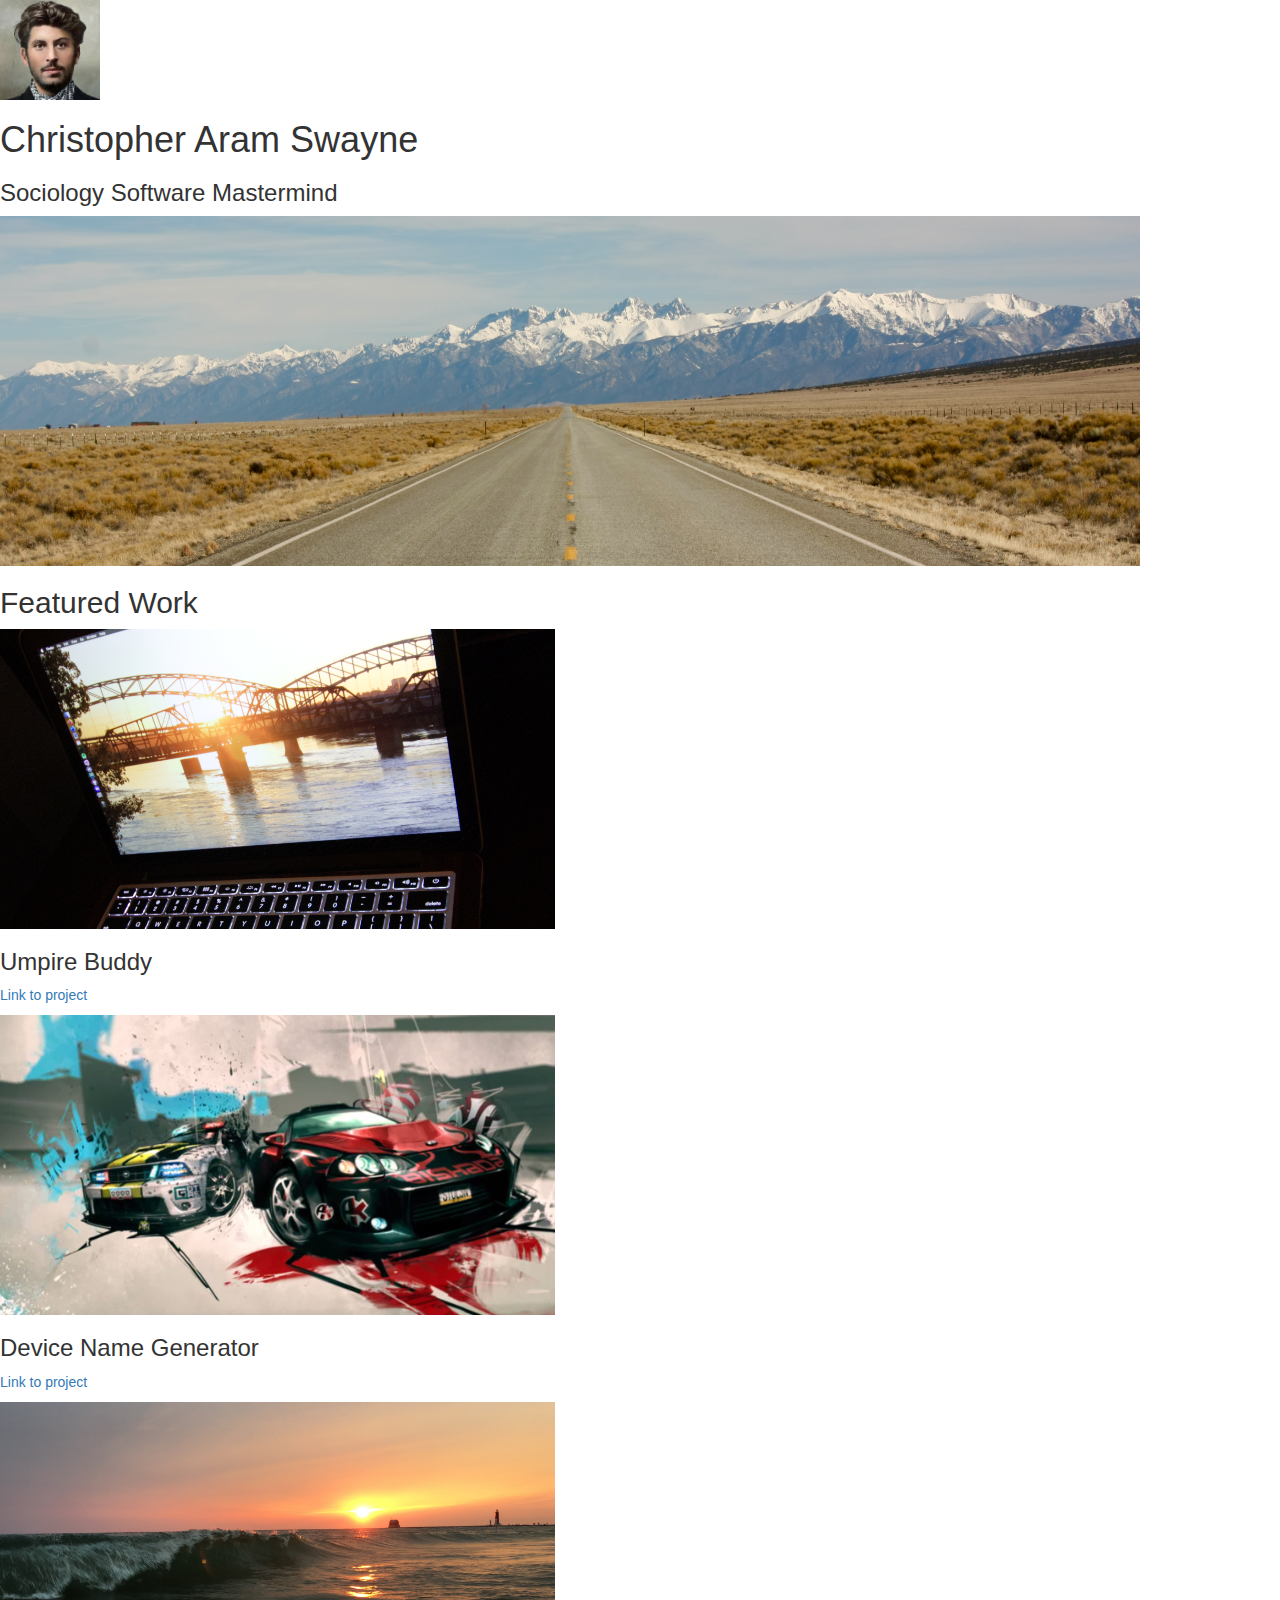
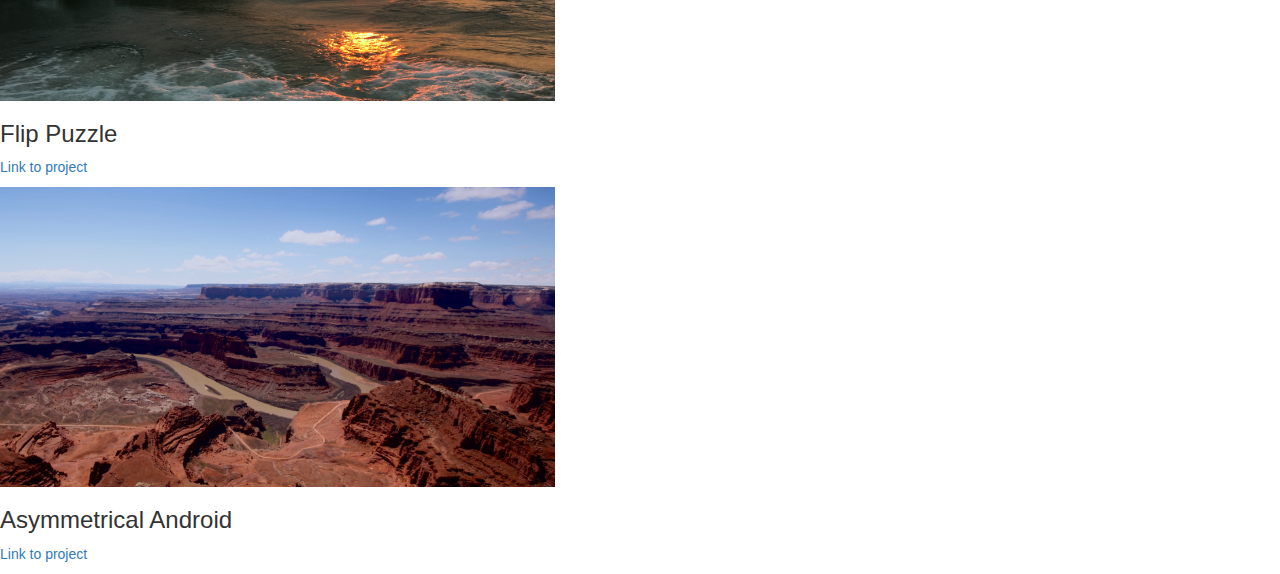
==== task-2/input/input.html @ 4f5cd199 "Began Task 2" ====
<!DOCTYPE html>

<!--
TODO:
1.Enter your name in h1 and designation in h3 (done)
2.Replace all the placeholder images with suitable images of the same size reflecting you and your projects.Feel free to use the sample images provided (done)
3.Replace the content of headings App1,App2,App3,App4 with suitable headings of your projects & provide their github links in the corresponding links (done)
4.Make all the elements in the page responsive & align its content as shown in the output sample with the aforementioned using bootstrap

-->

<html>
<head>
    <meta http-equiv="Content-Type" content="text/html; charset=windows-1252">
    <meta name="viewport" content="width=device-width, initial-scale=1">
    <link rel="stylesheet" href="https://maxcdn.bootstrapcdn.com/bootstrap/3.4.1/css/bootstrap.min.css"></head>
<body>
<div>
    <div><img src="resplash_photos/young_stalin.png"></div>
    <div>
        <h1>Christopher Aram Swayne</h1>
        <h3>Sociology Software Mastermind</h3>
    </div>
</div>
<div>
    <img src="resplash_photos/MountainsInTheDistance.png">
</div>
<div>
    <h2>Featured Work</h2>
</div>
<div>
    <div>
        <img src="resplash_photos/macbook_keyboard.png">
        <h3>Umpire Buddy</h3>
        <p><a href="https://github.com/c-swa/umpire-buddy">Link to project</a></p>
    </div>
    <div>
        <img src="resplash_photos/bishada.png">
        <h3>Device Name Generator</h3>
        <p><a href="https://github.com/c-swa/Device-Name-Generator">Link to project</a></p>
    </div>
</div>
<div>
    <div>
        <img src="resplash_photos/sunset_beach.png">
        <h3>Flip Puzzle</h3>
        <p><a href="https://github.com/c-swa/FlipPuzzleGame">Link to project</a></p>
    </div>
    <div>
        <img src="resplash_photos/utah_dead_horse_point.png">
        <h3>Asymmetrical Android</h3>
        <p><a href="https://github.com/c-swa/asymmetrical-android">Link to project</a></p>
    </div>
</div>


</body>
</html>
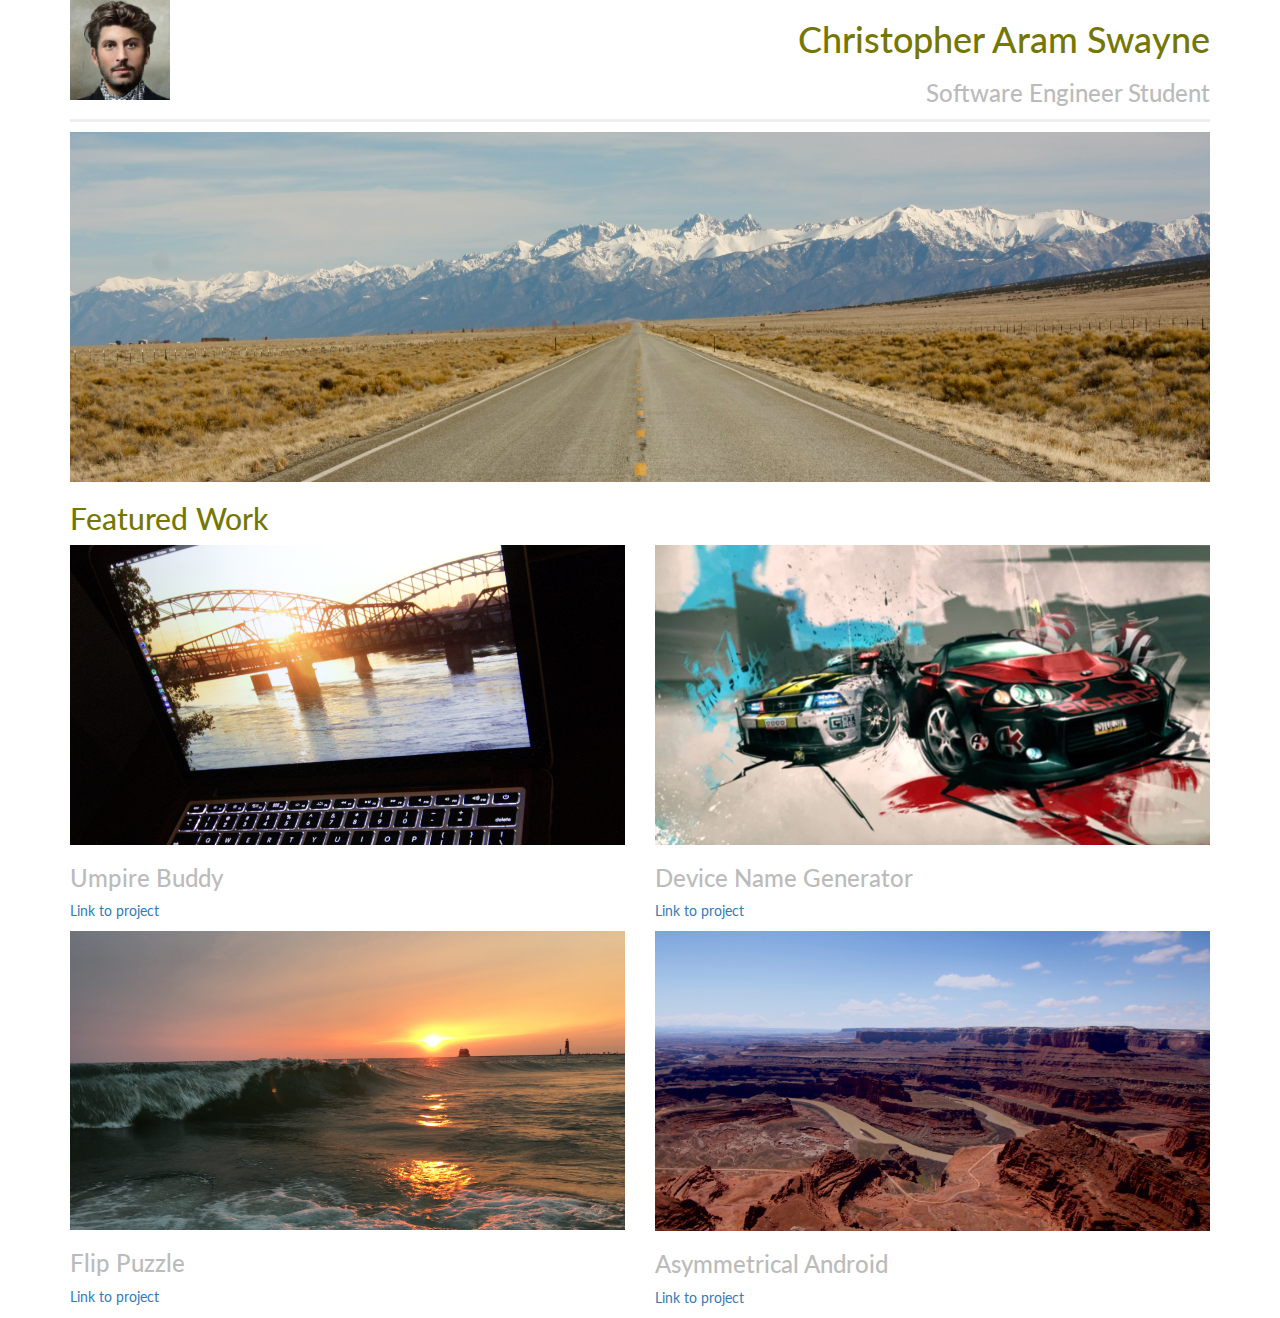
==== commit 1cfec739: "Finalized Task 2" ====
--- a/task-2/input/input.html
+++ b/task-2/input/input.html
@@ -13,46 +13,54 @@
 <head>
     <meta http-equiv="Content-Type" content="text/html; charset=windows-1252">
     <meta name="viewport" content="width=device-width, initial-scale=1">
-    <link rel="stylesheet" href="https://maxcdn.bootstrapcdn.com/bootstrap/3.4.1/css/bootstrap.min.css"></head>
+    <link rel="stylesheet" href="https://maxcdn.bootstrapcdn.com/bootstrap/3.4.1/css/bootstrap.min.css">
+    <link rel="stylesheet" href="style.css">
+    <link rel="stylesheet" href="https://fonts.googleapis.com/css?family=Lato">
+
+</head>
 <body>
-<div>
-    <div><img src="resplash_photos/young_stalin.png"></div>
-    <div>
+<div class="container">
+<div class="row">
+    <div class="col-sm-3"><img src="resplash_photos/young_stalin.png" class="img-responsive"></div>
+    <div align="right" class="col-sm-9">
         <h1>Christopher Aram Swayne</h1>
-        <h3>Sociology Software Mastermind</h3>
+        <h3>Software Engineer Student</h3>
     </div>
 </div>
-<div>
-    <img src="resplash_photos/MountainsInTheDistance.png">
-</div>
-<div>
-    <h2>Featured Work</h2>
-</div>
-<div>
-    <div>
-        <img src="resplash_photos/macbook_keyboard.png">
-        <h3>Umpire Buddy</h3>
-        <p><a href="https://github.com/c-swa/umpire-buddy">Link to project</a></p>
+    <hr>
+    <div class="row-no-gutters">
+        <div class="col">
+            <img src="resplash_photos/MountainsInTheDistance.png" class="img-responsive">
+        </div>
+        <div class="col">
+            <h2>Featured Work</h2>
+        </div>
     </div>
-    <div>
-        <img src="resplash_photos/bishada.png">
-        <h3>Device Name Generator</h3>
-        <p><a href="https://github.com/c-swa/Device-Name-Generator">Link to project</a></p>
+    <div class="row">
+        <div class="col-sm-6">
+            <img src="resplash_photos/macbook_keyboard.png" class="img-responsive">
+            <h3>Umpire Buddy</h3>
+            <p><a href="https://github.com/c-swa/umpire-buddy" >Link to project</a></p>
+        </div>
+        <div class="col-sm-6">
+            <img src="resplash_photos/bishada.png" class="img-responsive">
+            <h3>Device Name Generator</h3>
+            <p><a href="https://github.com/c-swa/Device-Name-Generator">Link to project</a></p>
+        </div>
     </div>
-</div>
-<div>
-    <div>
-        <img src="resplash_photos/sunset_beach.png">
-        <h3>Flip Puzzle</h3>
-        <p><a href="https://github.com/c-swa/FlipPuzzleGame">Link to project</a></p>
-    </div>
-    <div>
-        <img src="resplash_photos/utah_dead_horse_point.png">
-        <h3>Asymmetrical Android</h3>
-        <p><a href="https://github.com/c-swa/asymmetrical-android">Link to project</a></p>
+    <div class="row">
+        <div class="col-sm-6">
+            <img src="resplash_photos/sunset_beach.png" class="img-responsive">
+            <h3>Flip Puzzle</h3>
+            <p><a href="https://github.com/c-swa/FlipPuzzleGame">Link to project</a></p>
+        </div>
+        <div class="col-sm-6">
+            <img src="resplash_photos/utah_dead_horse_point.png" class="img-responsive">
+            <h3>Asymmetrical Android</h3>
+            <p><a href="https://github.com/c-swa/asymmetrical-android">Link to project</a></p>
+        </div>
     </div>
 </div>
 
-
 </body>
 </html>--- a/task-2/input/style.css
+++ b/task-2/input/style.css
@@ -0,0 +1,20 @@
+#header {
+    text-align: right;
+}
+
+body {
+    background: white;
+    color: #747704;
+    font-family: 'Lato', serif;
+}
+
+h3 {
+    color: #BCBBBB
+}
+
+hr {
+    margin-top: 3px;
+    margin-bottom: 1rem;
+    border-width: .33rem;
+    color: #BCBBBB;
+}